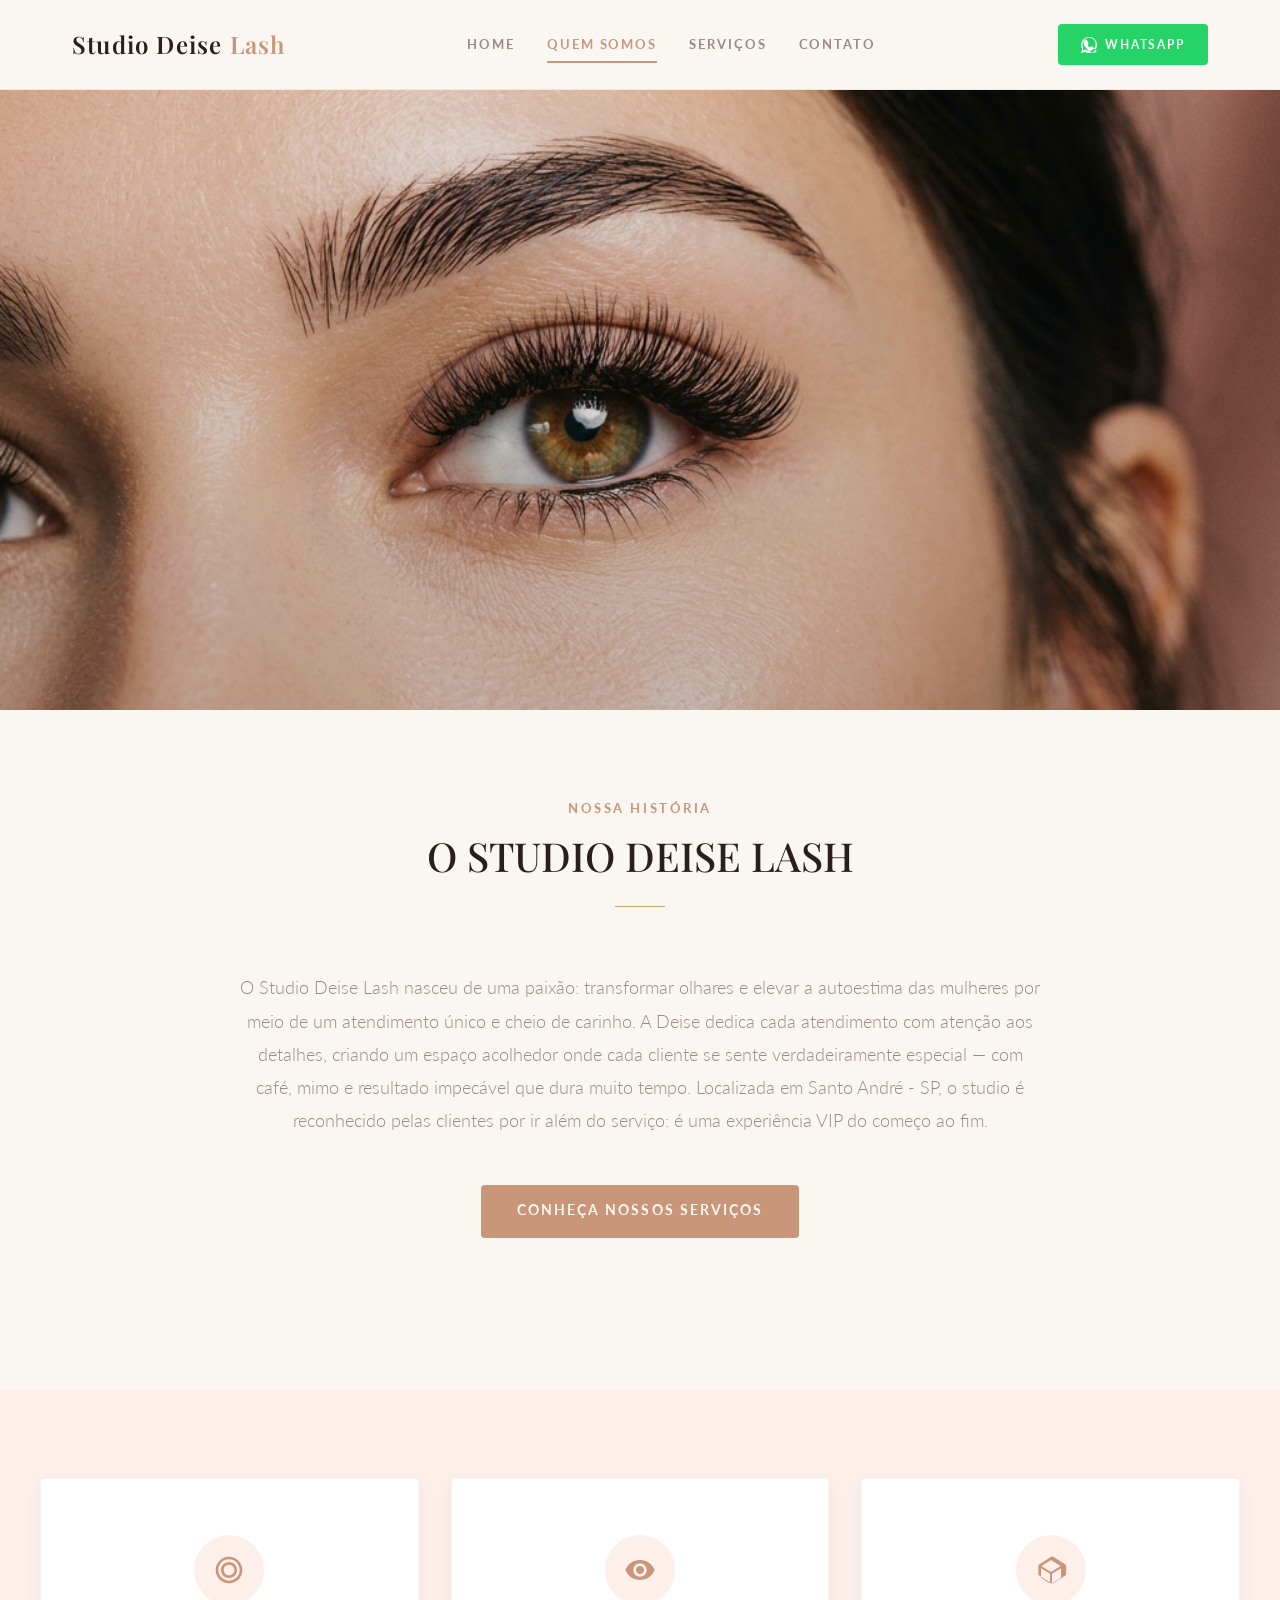
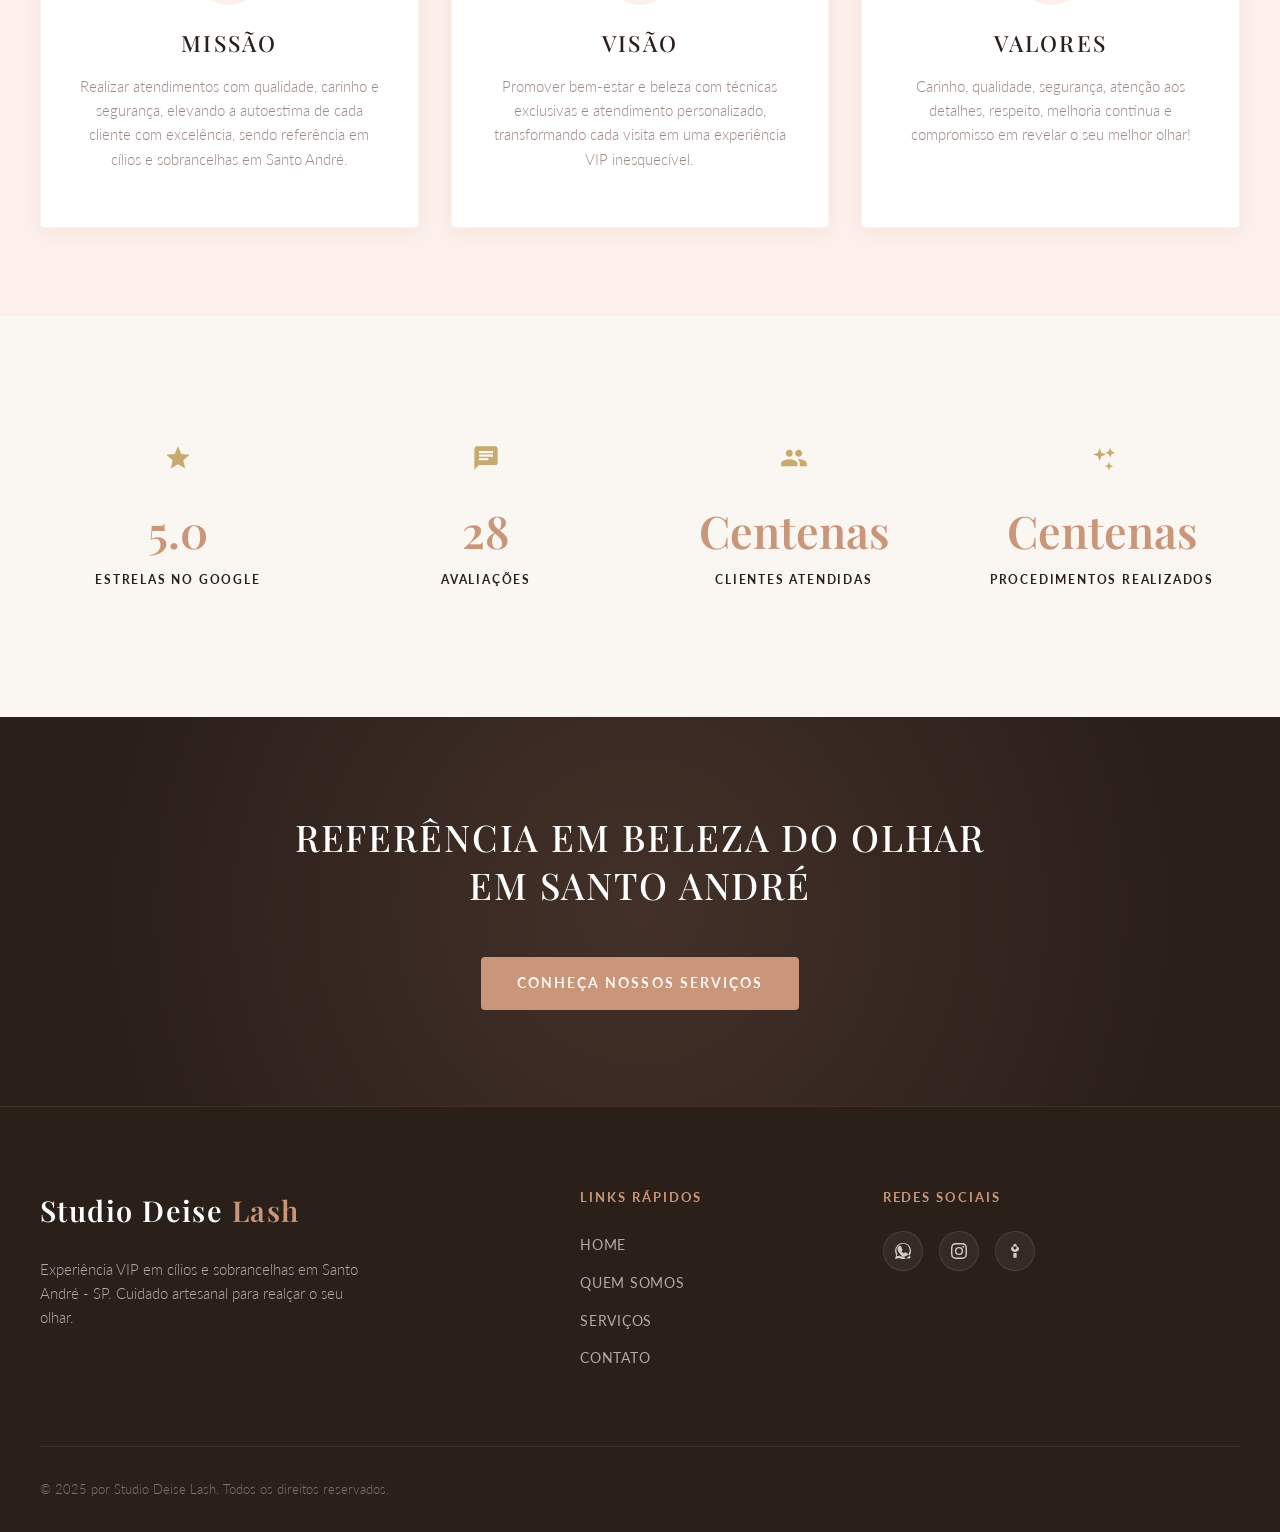
==== quemsomos.html @ 9b54b749 "feat: commit inicial" ====
<!DOCTYPE html>
<html lang="pt-BR">
<head>
  <meta charset="UTF-8">
  <meta name="viewport" content="width=device-width, initial-scale=1.0">
  <meta name="description" content="Saiba mais sobre a história do Studio Deise Lash, nossa missão, visão, valores e por que somos referência em extensão de cílios em Santo André.">
  <title>Quem Somos | Studio Deise Lash</title>
  <link rel="stylesheet" href="style.css">
</head>
<body>

  <!-- FIXED NAVBAR -->
  <header>
    <div class="nav-container">
      <a href="index.html" class="logo" id="nav-logo">
        Studio Deise <span class="logo-accent">Lash</span>
      </a>
      
      <button class="hamburger" aria-label="Abrir menu de navegação" id="menu-toggle">
        <span></span>
        <span></span>
        <span></span>
      </button>

      <nav class="nav-menu" id="navigation-menu">
        <a href="index.html">Home</a>
        <a href="quemsomos.html" class="active">Quem Somos</a>
        <a href="servicos.html">Serviços</a>
        <a href="contato.html">Contato</a>
      </nav>

      <div class="nav-right">
        <a href="https://wa.me/5511985849097" target="_blank" rel="noopener noreferrer" class="btn btn-whatsapp" id="btn-whatsapp-header">
          <svg viewBox="0 0 24 24">
            <path d="M.057 24l1.687-6.163c-1.041-1.804-1.588-3.849-1.587-5.946C.06 5.348 5.397.01 12.008.01c3.202.001 6.212 1.246 8.477 3.514 2.266 2.268 3.507 5.28 3.505 8.484-.004 6.657-5.34 11.997-11.953 11.997-2.005-.001-3.973-.502-5.724-1.455L0 24zm6.59-4.846c1.6.95 3.488 1.449 5.412 1.451 5.428 0 9.85-4.417 9.854-9.848.002-2.63-1.023-5.101-2.884-6.963C17.167 1.98 14.698.96 12.007.96c-5.434 0-9.856 4.417-9.86 9.85-.001 1.942.5 3.826 1.454 5.441L2.64 19.986l6.007-1.576zM17.91 14.88c-.32-.16-1.89-.93-2.185-1.04-.3-.11-.515-.16-.73.16-.215.32-.83 1.04-1.02 1.25-.185.215-.37.24-.69.08-1.356-.679-2.42-1.22-3.23-2.616-.215-.37-.02-.57.175-.765.175-.175.39-.455.585-.685.195-.23.26-.39.39-.65.13-.26.065-.485-.035-.685-.1-.2-1.39-3.34-1.9-4.57-.496-1.196-1.002-1.185-1.39-1.205-.295-.015-.63-.02-.97-.02-.34 0-.895.13-1.36.65-.465.52-1.77 1.73-1.77 4.22 0 2.49 1.815 4.89 2.065 5.23.25.34 3.575 5.46 8.655 7.65 1.21.52 2.15.83 2.88 1.06 1.21.38 2.31.33 3.18.2 1 .15 2.185-.61 2.485-1.18.3-.57.3-1.07.21-1.18-.09-.11-.33-.27-.65-.43z"/>
          </svg>
          WhatsApp
        </a>
      </div>
    </div>
  </header>

  <!-- HERO BANNER -->
  <div class="hero-section" id="hero-banner"></div>

  <!-- SEÇÃO HISTÓRIA -->
  <section id="historia">
    <div class="section-container">
      <div class="section-title-wrap reveal">
        <span class="section-subtitle">Nossa História</span>
        <h2 class="section-title">O STUDIO DEISE LASH</h2>
      </div>
      
      <div class="page-intro reveal">
        <p>
          O Studio Deise Lash nasceu de uma paixão: transformar olhares e elevar a autoestima das mulheres por meio de um atendimento único e cheio de carinho. A Deise dedica cada atendimento com atenção aos detalhes, criando um espaço acolhedor onde cada cliente se sente verdadeiramente especial — com café, mimo e resultado impecável que dura muito tempo. Localizada em Santo André - SP, o studio é reconhecido pelas clientes por ir além do serviço: é uma experiência VIP do começo ao fim.
        </p>
        <div style="margin-top: 3rem;">
          <a href="servicos.html" class="btn btn-primary" id="btn-conheca-servicos">Conheça Nossos Serviços</a>
        </div>
      </div>
    </div>
  </section>

  <!-- SEÇÃO MISSÃO / VISÃO / VALORES -->
  <section class="section-alt" id="mvv">
    <div class="section-container">
      <div class="mvv-grid">
        <!-- Missão -->
        <div class="mvv-card reveal delay-1">
          <div class="mvv-icon-wrap">
            <svg viewBox="0 0 24 24">
              <path d="M12 2C6.48 2 2 6.48 2 12s4.48 10 10 10 10-4.48 10-10S17.52 2 12 2zm0 18c-4.42 0-8-3.58-8-8s3.58-8 8-8 8 3.58 8 8-3.58 8-8 8zm0-14c-3.31 0-6 2.69-6 6s2.69 6 6 6 6-2.69 6-6-2.69-6-6-6zm0 10c-2.21 0-4-1.79-4-4s1.79-4 4-4 4 1.79 4 4-1.79 4-4 4z"/>
            </svg>
          </div>
          <h3>Missão</h3>
          <p>
            Realizar atendimentos com qualidade, carinho e segurança, elevando a autoestima de cada cliente com excelência, sendo referência em cílios e sobrancelhas em Santo André.
          </p>
        </div>

        <!-- Visão -->
        <div class="mvv-card reveal delay-2">
          <div class="mvv-icon-wrap">
            <svg viewBox="0 0 24 24">
              <path d="M12 4.5C7 4.5 2.73 7.61 1 12c1.73 4.39 6 7.5 11 7.5s9.27-3.11 11-7.5c-1.73-4.39-6-7.5-11-7.5zM12 17c-2.76 0-5-2.24-5-5s2.24-5 5-5 5 2.24 5 5-2.24 5-5 5zm0-8c-1.66 0-3 1.34-3 3s1.34 3 3 3 3-1.34 3-3-1.34-3-3-3z"/>
            </svg>
          </div>
          <h3>Visão</h3>
          <p>
            Promover bem-estar e beleza com técnicas exclusivas e atendimento personalizado, transformando cada visita em uma experiência VIP inesquecível.
          </p>
        </div>

        <!-- Valores -->
        <div class="mvv-card reveal delay-3">
          <div class="mvv-icon-wrap">
            <svg viewBox="0 0 24 24">
              <path d="M12.14 2.14L3.1 7.84c-.38.24-.6.66-.6 1.11v6.1c0 .45.22.87.6 1.11l9.04 5.7c.24.15.52.22.8.22.28 0 .56-.07.8-.22l9.04-5.7c.38-.24.6-.66.6-1.11v-6.1c0-.45-.22-.87-.6-1.11l-9.04-5.7c-.48-.3-1.12-.3-1.6 0zM12 4.44l7.15 4.51L12 13.46 4.85 8.95 12 4.44zM4.5 10.6l6.75 4.25v7.26l-6.75-4.25V10.6zm8.25 11.51v-7.26l6.75-4.25v7.26l-6.75 4.25z"/>
            </svg>
          </div>
          <h3>Valores</h3>
          <p>
            Carinho, qualidade, segurança, atenção aos detalhes, respeito, melhoria contínua e compromisso em revelar o seu melhor olhar!
          </p>
        </div>
      </div>
    </div>
  </section>

  <!-- SEÇÃO NÚMEROS (ESTATÍSTICAS) -->
  <section id="numeros">
    <div class="section-container">
      <div class="stats-grid reveal">
        <!-- Stat 1 -->
        <div class="stat-card">
          <svg viewBox="0 0 24 24">
            <path d="M12 17.27L18.18 21l-1.64-7.03L22 9.24l-7.19-.61L12 2 9.19 8.63 2 9.24l5.46 4.73L5.82 21z"/>
          </svg>
          <div class="stat-number">5.0</div>
          <div class="stat-label">Estrelas no Google</div>
        </div>

        <!-- Stat 2 -->
        <div class="stat-card">
          <svg viewBox="0 0 24 24">
            <path d="M20 2H4c-1.1 0-1.99.9-1.99 2L2 22l4-4h14c1.1 0 2-.9 2-2V4c0-1.1-.9-2-2-2zM6 9h12v2H6V9zm8 5H6v-2h8v2zm4-6H6V6h12v2z"/>
          </svg>
          <div class="stat-number">28</div>
          <div class="stat-label">Avaliações</div>
        </div>

        <!-- Stat 3 -->
        <div class="stat-card">
          <svg viewBox="0 0 24 24">
            <path d="M16 11c1.66 0 2.99-1.34 2.99-3S17.66 5 16 5s-3 1.34-3 3 1.34 3 3 3zm-8 0c1.66 0 2.99-1.34 2.99-3S9.66 5 8 5 5 6.34 5 8s1.34 3 3 3zm0 2c-2.33 0-7 1.17-7 3.5V19h14v-2.5c0-2.33-4.67-3.5-7-3.5zm8 0c-.29 0-.62.02-.97.05 1.16.84 1.97 1.97 1.97 3.45V19h6v-2.5c0-2.33-4.67-3.5-7-3.5z"/>
          </svg>
          <div class="stat-number">Centenas</div>
          <div class="stat-label">Clientes Atendidas</div>
        </div>

        <!-- Stat 4 -->
        <div class="stat-card">
          <svg viewBox="0 0 24 24">
            <path d="M19 11.5l-1.2-2.8L15 7.5l2.8-1.2L19 3.5l1.2 2.8 2.8 1.2-2.8 1.2zm-7.5-4L10 3.5 8.5 7.5 4.5 9l4 1.5 1.5 4L11.5 10.5l4-1.5zm6.5 8l-1 2.5-2.5 1 2.5 1 1 2.5 1-2.5 2.5-1-2.5-1z"/>
          </svg>
          <div class="stat-number">Centenas</div>
          <div class="stat-label">Procedimentos Realizados</div>
        </div>
      </div>
    </div>
  </section>

  <!-- SEÇÃO FINAL (CTA) -->
  <section class="cta-banner" id="secao-final-cta">
    <div class="cta-banner-content reveal">
      <h2>REFERÊNCIA EM BELEZA DO OLHAR EM SANTO ANDRÉ</h2>
      <a href="servicos.html" class="btn btn-primary" id="btn-cta-quemsomos">Conheça Nossos Serviços</a>
    </div>
  </section>

  <!-- FOOTER -->
  <footer>
    <div class="footer-container">
      <div class="footer-about">
        <div class="footer-logo">
          Studio Deise <span class="logo-accent">Lash</span>
        </div>
        <p>
          Experiência VIP em cílios e sobrancelhas em Santo André - SP. Cuidado artesanal para realçar o seu olhar.
        </p>
      </div>

      <div>
        <span class="footer-title">Links Rápidos</span>
        <ul class="footer-links">
          <li><a href="index.html">Home</a></li>
          <li><a href="quemsomos.html">Quem Somos</a></li>
          <li><a href="servicos.html">Serviços</a></li>
          <li><a href="contato.html">Contato</a></li>
        </ul>
      </div>

      <div>
        <span class="footer-social-title">Redes Sociais</span>
        <div class="footer-social-icons">
          <a href="https://wa.me/5511985849097" target="_blank" rel="noopener noreferrer" class="footer-social-btn" aria-label="WhatsApp">
            <svg viewBox="0 0 24 24">
              <path d="M.057 24l1.687-6.163c-1.041-1.804-1.588-3.849-1.587-5.946C.06 5.348 5.397.01 12.008.01c3.202.001 6.212 1.246 8.477 3.514 2.266 2.268 3.507 5.28 3.505 8.484-.004 6.657-5.34 11.997-11.953 11.997-2.005-.001-3.973-.502-5.724-1.455L0 24zm6.59-4.846c1.6.95 3.488 1.449 5.412 1.451 5.428 0 9.85-4.417 9.854-9.848.002-2.63-1.023-5.101-2.884-6.963C17.167 1.98 14.698.96 12.007.96c-5.434 0-9.856 4.417-9.86 9.85-.001 1.942.5 3.826 1.454 5.441L2.64 19.986l6.007-1.576zM17.91 14.88c-.32-.16-1.89-.93-2.185-1.04-.3-.11-.515-.16-.73.16-.215.32-.83 1.04-1.02 1.25-.185.215-.37.24-.69.08-1.356-.679-2.42-1.22-3.23-2.616-.215-.37-.02-.57.175-.765.175-.175.39-.455.585-.685.195-.23.26-.39.39-.65.13-.26.065-.485-.035-.685-.1-.2-1.39-3.34-1.9-4.57-.496-1.196-1.002-1.185-1.39-1.205-.295-.015-.63-.02-.97-.02-.34 0-.895.13-1.36.65-.465.52-1.77 1.73-1.77 4.22 0 2.49 1.815 4.89 2.065 5.23.25.34 3.575 5.46 8.655 7.65 1.21.52 2.15.83 2.88 1.06 1.21.38 2.31.33 3.18.2 1 .15 2.185-.61 2.485-1.18.3-.57.3-1.07.21-1.18-.09-.11-.33-.27-.65-.43z"/>
            </svg>
          </a>
          <a href="https://instagram.com" target="_blank" rel="noopener noreferrer" class="footer-social-btn" aria-label="Instagram">
            <svg viewBox="0 0 24 24">
              <path d="M12 2.163c3.204 0 3.584.012 4.85.07 3.252.148 4.771 1.691 4.919 4.919.058 1.265.069 1.645.069 4.849 0 3.205-.012 3.584-.069 4.849-.149 3.225-1.664 4.771-4.919 4.919-1.266.058-1.644.07-4.85.07-3.204 0-3.584-.012-4.849-.07-3.26-.149-4.771-1.699-4.919-4.92-.058-1.265-.07-1.644-.07-4.849 0-3.204.013-3.583.07-4.849.149-3.227 1.664-4.771 4.919-4.919 1.266-.057 1.645-.069 4.849-.069zM12 0C8.741 0 8.333.014 7.053.072 2.695.272.273 2.69.073 7.051.014 8.333 0 8.741 0 12c0 3.259.014 3.668.072 4.948.2 4.358 2.618 6.78 6.98 6.98 1.281.058 1.689.072 4.948.072 3.259 0 3.668-.014 4.948-.072 4.354-.2 6.782-2.618 6.979-6.98.059-1.28.073-1.689.073-4.948 0-3.259-.014-3.667-.072-4.947-.196-4.354-2.617-6.78-6.979-6.98C15.668.014 15.259 0 12 0zm0 5.838a6.162 6.162 0 100 12.324 6.162 6.162 0 000-12.324zM12 16a4 4 0 110-8 4 4 0 010 8zm6.406-11.845a1.44 1.44 0 100 2.881 1.44 1.44 0 000-2.881z"/>
            </svg>
          </a>
          <a href="https://linktr.ee" target="_blank" rel="noopener noreferrer" class="footer-social-btn" aria-label="Linktree">
            <svg viewBox="0 0 24 24">
              <path d="M13.75 22h-3.5a.75.75 0 01-.75-.75V15h5v6.25a.75.75 0 01-.75.75zm-1.75-8.5C9.5 13.5 6 11.5 6 8.5c0-1.8 1.2-3.2 3.5-3.8V3.5a2.5 2.5 0 015 0v1.2c2.3.6 3.5 2 3.5 3.8 0 3-3.5 5-6 5zm0-8.5c-1.38 0-2.5 1.12-2.5 2.5 0 .8 1.1 1.8 2.5 2.5 1.4-.7 2.5-1.7 2.5-2.5 0-1.38-1.12-2.5-2.5-2.5z"/>
            </svg>
          </a>
        </div>
      </div>
    </div>

    <div class="footer-bottom">
      <div class="footer-copyright">
        &copy; 2025 por Studio Deise Lash. Todos os direitos reservados.
      </div>
    </div>
  </footer>

  <script src="main.js"></script>
</body>
</html>
---- style.css ----
/* 
   Studio Deise Lash - Main Stylesheet
   Premium, elegant and feminine design with warm rose nude palette.
*/

/* Google Fonts Import */
@import url('https://fonts.googleapis.com/css2?family=Lato:ital,wght@0,300;0,400;0,700;1,300;1,400&family=Playfair+Display:ital,wght@0,400;0,500;0,600;0,700;1,400&display=swap');

/* Design Tokens (Variables) */
:root {
  --bg-main: #FAF6F1;          /* Off-white quente */
  --bg-alt: #FDF0EA;           /* Rosé clarinho */
  --bg-white: #FFFFFF;
  --bg-dark: #2B1F1A;          /* Marrom escuro para seções escuras */
  --color-primary: #C9967A;    /* Rosé nude */
  --color-accent: #C8A96E;     /* Dourado suave */
  --color-text-main: #2B1F1A;  /* Marrom escuro */
  --color-text-sub: #9E8A85;   /* Cinza rosado */
  --color-border: #E8DFD8;
  
  --font-heading: 'Playfair Display', serif;
  --font-body: 'Lato', sans-serif;
  
  --transition-smooth: all 0.4s cubic-bezier(0.25, 1, 0.5, 1);
  --transition-fast: all 0.2s ease;
  --shadow-subtle: 0 4px 20px rgba(43, 31, 26, 0.05);
  --shadow-medium: 0 10px 30px rgba(43, 31, 26, 0.08);
  --max-width: 1200px;
}

/* CSS Reset & General */
* {
  box-sizing: border-box;
  margin: 0;
  padding: 0;
}

html {
  scroll-behavior: smooth;
  font-size: 16px;
  -webkit-font-smoothing: antialiased;
}

body {
  background-color: var(--bg-main);
  color: var(--color-text-main);
  font-family: var(--font-body);
  line-height: 1.6;
  overflow-x: hidden;
  padding-top: 90px; /* Offset for fixed navbar */
}

/* Typography */
h1, h2, h3, h4, h5, h6 {
  font-family: var(--font-heading);
  font-weight: 500;
  line-height: 1.3;
  margin-bottom: 1rem;
}

p {
  font-weight: 300;
  color: var(--color-text-sub);
  margin-bottom: 1.5rem;
}

strong {
  font-weight: 700;
  color: var(--color-text-main);
}

a {
  color: inherit;
  text-decoration: none;
  transition: var(--transition-fast);
}

/* Buttons & Links */
.btn {
  display: inline-flex;
  align-items: center;
  justify-content: center;
  padding: 0.9rem 2.2rem;
  font-family: var(--font-body);
  font-size: 0.85rem;
  font-weight: 700;
  text-transform: uppercase;
  letter-spacing: 0.15em;
  border-radius: 4px;
  cursor: pointer;
  transition: var(--transition-smooth);
  position: relative;
  overflow: hidden;
  border: 1px solid transparent;
}

.btn-primary {
  background-color: var(--color-primary);
  color: var(--bg-main);
}

.btn-primary:hover {
  background-color: var(--color-text-main);
  color: var(--bg-main);
  transform: translateY(-2px);
}

.btn-outline {
  border: 1px solid var(--color-primary);
  color: var(--color-primary);
  background-color: transparent;
}

.btn-outline:hover {
  background-color: var(--color-primary);
  color: var(--bg-main);
  transform: translateY(-2px);
}

.btn-whatsapp {
  background-color: #25D366;
  color: #FFFFFF;
}

.btn-whatsapp:hover {
  background-color: #20ba59;
  transform: translateY(-2px);
  box-shadow: 0 6px 15px rgba(37, 211, 102, 0.3);
}

.btn-accent {
  background-color: var(--color-accent);
  color: var(--bg-main);
}

.btn-accent:hover {
  background-color: var(--color-text-main);
  color: var(--bg-main);
  transform: translateY(-2px);
}

.btn-whatsapp svg, .btn svg {
  margin-right: 8px;
  fill: currentColor;
  width: 16px;
  height: 16px;
  display: inline-block;
}

/* Fixed Header & Navbar */
header {
  position: fixed;
  top: 0;
  left: 0;
  width: 100%;
  height: 90px;
  background-color: rgba(250, 246, 241, 0.95);
  backdrop-filter: blur(10px);
  -webkit-backdrop-filter: blur(10px);
  border-bottom: 1px solid rgba(201, 150, 122, 0.15);
  z-index: 1000;
  transition: var(--transition-smooth);
}

header.scrolled {
  height: 70px;
  box-shadow: var(--shadow-subtle);
  background-color: rgba(255, 255, 255, 0.98);
}

.nav-container {
  max-width: var(--max-width);
  height: 100%;
  margin: 0 auto;
  padding: 0 2rem;
  display: flex;
  align-items: center;
  justify-content: space-between;
}

.logo {
  font-family: var(--font-heading);
  font-size: 1.5rem;
  font-weight: 600;
  letter-spacing: 0.05em;
  color: var(--color-text-main);
}

.logo-accent {
  color: var(--color-primary);
}

.nav-menu {
  display: flex;
  align-items: center;
  gap: 2rem;
}

.nav-menu a {
  font-family: var(--font-body);
  font-size: 0.8rem;
  font-weight: 700;
  letter-spacing: 0.15em;
  text-transform: uppercase;
  color: var(--color-text-sub);
  position: relative;
  padding: 0.5rem 0;
}

.nav-menu a:hover, .nav-menu a.active {
  color: var(--color-primary);
}

.nav-menu a::after {
  content: '';
  position: absolute;
  bottom: 0;
  left: 0;
  width: 0;
  height: 2px;
  background-color: var(--color-primary);
  transition: var(--transition-smooth);
}

.nav-menu a:hover::after, .nav-menu a.active::after {
  width: 100%;
}

.nav-right {
  display: flex;
  align-items: center;
}

.nav-right .btn-whatsapp {
  padding: 0.6rem 1.4rem;
  font-size: 0.75rem;
}

/* Mobile Menu Hamburger */
.hamburger {
  display: none;
  cursor: pointer;
  background: none;
  border: none;
  z-index: 1010;
}

.hamburger span {
  display: block;
  width: 25px;
  height: 2px;
  background-color: var(--color-text-main);
  margin: 5px 0;
  transition: var(--transition-smooth);
}

/* Image Placeholders (Gradients) */
.img-placeholder {
  background: linear-gradient(135deg, #FDF0EA 0%, #E8DFD8 50%, #C9967A 100%);
  position: relative;
  overflow: hidden;
  border-radius: 4px;
  display: flex;
  align-items: center;
  justify-content: center;
  box-shadow: var(--shadow-subtle);
  min-height: 250px;
}

.img-placeholder::before {
  content: '';
  position: absolute;
  top: 10px;
  left: 10px;
  right: 10px;
  bottom: 10px;
  border: 1px solid rgba(255, 255, 255, 0.4);
  pointer-events: none;
  border-radius: 2px;
}

.img-placeholder span {
  font-family: var(--font-body);
  font-size: 0.8rem;
  letter-spacing: 0.1em;
  text-transform: uppercase;
  color: rgba(43, 31, 26, 0.5);
  background-color: rgba(255, 255, 255, 0.6);
  padding: 0.5rem 1rem;
  border-radius: 2px;
  backdrop-filter: blur(4px);
}

/* Hero Section */
.hero-section {
  width: 100%;
  height: 620px;
  background-image: linear-gradient(to bottom, rgba(43, 31, 26, 0.1), rgba(43, 31, 26, 0.25)), url('images/hero_banner.png');
  background-size: cover;
  background-position: center;
  position: relative;
  overflow: hidden;
}

/* Section Common Styles */
section {
  padding: 5.5rem 2rem;
  position: relative;
}

.section-alt {
  background-color: var(--bg-alt);
}

.section-container {
  max-width: var(--max-width);
  margin: 0 auto;
}

.section-title-wrap {
  text-align: center;
  margin-bottom: 4rem;
}

.section-subtitle {
  font-family: var(--font-body);
  font-size: 0.8rem;
  font-weight: 700;
  letter-spacing: 0.2em;
  text-transform: uppercase;
  color: var(--color-primary);
  margin-bottom: 0.75rem;
  display: block;
}

.section-title {
  font-size: 2.5rem;
  color: var(--color-text-main);
  max-width: 700px;
  margin: 0 auto 1.5rem;
}

.section-title::after {
  content: '';
  display: block;
  width: 50px;
  height: 1px;
  background-color: var(--color-accent);
  margin: 1.5rem auto 0;
}

/* Two-Column Destaques */
.destaque-row {
  display: grid;
  grid-template-columns: 1fr 1fr;
  gap: 4rem;
  align-items: center;
}

.destaque-content {
  padding-right: 2rem;
}

.destaque-row.reverse .destaque-content {
  padding-right: 0;
  padding-left: 2rem;
}

.destaque-row.reverse {
  direction: rtl;
}

.destaque-row.reverse > * {
  direction: ltr; /* Reset text direction inside */
}

.destaque-title {
  font-size: 2.2rem;
  margin-bottom: 1.5rem;
  color: var(--color-text-main);
}

.destaque-text {
  font-size: 1.05rem;
  margin-bottom: 2rem;
}

.destaque-img {
  height: 480px;
  width: 100%;
  object-fit: cover;
  border-radius: 4px;
  box-shadow: var(--shadow-subtle);
  border: 1px solid rgba(201, 150, 122, 0.1);
}

/* Testimonials Section */
.testimonials-grid {
  display: grid;
  grid-template-columns: repeat(3, 1fr);
  gap: 2rem;
  margin-top: 2rem;
}

.testimonial-card {
  background-color: var(--bg-white);
  padding: 3rem 2rem;
  border-radius: 4px;
  box-shadow: var(--shadow-subtle);
  border: 1px solid rgba(201, 150, 122, 0.1);
  display: flex;
  flex-direction: column;
  justify-content: space-between;
  transition: var(--transition-smooth);
}

.testimonial-card:hover {
  transform: translateY(-5px);
  box-shadow: var(--shadow-medium);
}

.stars {
  display: flex;
  gap: 4px;
  margin-bottom: 1.5rem;
  color: var(--color-accent);
}

.stars svg {
  width: 18px;
  height: 18px;
  fill: currentColor;
}

.testimonial-quote {
  font-style: italic;
  font-size: 1rem;
  line-height: 1.7;
  color: var(--color-text-sub);
  margin-bottom: 1.5rem;
  flex-grow: 1;
}

.testimonial-author {
  font-family: var(--font-body);
  font-weight: 700;
  font-size: 0.9rem;
  letter-spacing: 0.05em;
  text-transform: uppercase;
  color: var(--color-text-main);
  border-top: 1px solid var(--color-border);
  padding-top: 1rem;
}

.testimonial-note {
  text-align: center;
  font-size: 0.8rem;
  color: var(--color-text-sub);
  margin-top: 3rem;
  font-style: italic;
}

/* Page Intro Block (Centered layout) */
.page-intro {
  max-width: 800px;
  margin: 0 auto 4rem auto;
  text-align: center;
}

.page-intro p {
  font-size: 1.15rem;
  line-height: 1.8;
  color: var(--color-text-sub);
}

/* Mission, Vision, Values */
.mvv-grid {
  display: grid;
  grid-template-columns: repeat(3, 1fr);
  gap: 2rem;
}

.mvv-card {
  background-color: var(--bg-white);
  padding: 3.5rem 2rem;
  border-radius: 4px;
  box-shadow: var(--shadow-subtle);
  text-align: center;
  border: 1px solid rgba(201, 150, 122, 0.1);
  transition: var(--transition-smooth);
}

.mvv-card:hover {
  transform: translateY(-5px);
  box-shadow: var(--shadow-medium);
}

.mvv-icon-wrap {
  width: 70px;
  height: 70px;
  background-color: var(--bg-alt);
  border-radius: 50%;
  display: flex;
  align-items: center;
  justify-content: center;
  margin: 0 auto 1.5rem auto;
  color: var(--color-primary);
}

.mvv-icon-wrap svg {
  width: 32px;
  height: 32px;
  fill: currentColor;
}

.mvv-card h3 {
  font-size: 1.4rem;
  text-transform: uppercase;
  letter-spacing: 0.1em;
  color: var(--color-text-main);
  margin-bottom: 1rem;
}

.mvv-card p {
  font-size: 0.95rem;
  margin-bottom: 0;
}

/* Numbers / Stats Section */
.stats-grid {
  display: grid;
  grid-template-columns: repeat(4, 1fr);
  gap: 2rem;
  text-align: center;
}

.stat-card {
  padding: 2.5rem 1rem;
}

.stat-card svg {
  width: 28px;
  height: 28px;
  fill: var(--color-accent);
  margin-bottom: 1rem;
}

.stat-number {
  font-family: var(--font-heading);
  font-size: 2.8rem;
  font-weight: 600;
  color: var(--color-primary);
  margin-bottom: 0.25rem;
}

.stat-label {
  font-family: var(--font-body);
  font-size: 0.75rem;
  font-weight: 700;
  letter-spacing: 0.15em;
  text-transform: uppercase;
  color: var(--color-text-main);
}

/* CTA Banner (Dark layout) */
.cta-banner {
  background-color: var(--bg-dark);
  color: var(--bg-main);
  text-align: center;
  padding: 6rem 2rem;
  position: relative;
  overflow: hidden;
}

.cta-banner::before {
  content: '';
  position: absolute;
  top: 0; left: 0; right: 0; bottom: 0;
  background: radial-gradient(circle at center, rgba(201, 150, 122, 0.15) 0%, transparent 80%);
  pointer-events: none;
}

.cta-banner-content {
  max-width: 700px;
  margin: 0 auto;
  position: relative;
  z-index: 2;
}

.cta-banner h2 {
  font-size: 2.3rem;
  color: #FFFFFF;
  margin-bottom: 2rem;
  letter-spacing: 0.05em;
}

.cta-banner .btn {
  margin-top: 1rem;
}

/* Services Grids */
.services-category-title {
  text-align: center;
  font-size: 1.8rem;
  letter-spacing: 0.1em;
  text-transform: uppercase;
  color: var(--color-text-main);
  margin-bottom: 3rem;
  position: relative;
}

.services-category-title::after {
  content: '';
  display: block;
  width: 40px;
  height: 1px;
  background-color: var(--color-primary);
  margin: 1rem auto 0;
}

.services-grid {
  display: grid;
  grid-template-columns: repeat(4, 1fr);
  gap: 2rem;
  margin-bottom: 6rem;
}

.service-card {
  background-color: var(--bg-white);
  padding: 2.5rem 1.5rem;
  border-radius: 4px;
  box-shadow: var(--shadow-subtle);
  border: 1px solid rgba(201, 150, 122, 0.08);
  text-align: center;
  display: flex;
  flex-direction: column;
  align-items: center;
  transition: var(--transition-smooth);
}

.service-card:hover {
  transform: translateY(-5px);
  box-shadow: var(--shadow-medium);
}

.service-icon {
  width: 60px;
  height: 60px;
  background-color: var(--bg-alt);
  border-radius: 50%;
  display: flex;
  align-items: center;
  justify-content: center;
  color: var(--color-primary);
  margin-bottom: 1.5rem;
}

.service-icon svg {
  width: 26px;
  height: 26px;
  fill: currentColor;
}

.service-name {
  font-family: var(--font-heading);
  font-size: 1.25rem;
  color: var(--color-text-main);
  margin-bottom: 1rem;
  min-height: 2.6rem;
  display: flex;
  align-items: center;
  justify-content: center;
}

.service-price-wrap {
  border-top: 1px dashed var(--color-border);
  width: 100%;
  padding-top: 1rem;
}

.service-price-label {
  font-family: var(--font-body);
  font-size: 0.7rem;
  font-weight: 700;
  letter-spacing: 0.1em;
  text-transform: uppercase;
  color: var(--color-text-sub);
  display: block;
  margin-bottom: 0.25rem;
}

.service-price {
  font-family: var(--font-body);
  font-size: 1.05rem;
  font-weight: 700;
  color: var(--color-primary);
}

/* Service Maintenance Alert Block */
.maintenance-block {
  background-color: var(--bg-alt);
  border-left: 4px solid var(--color-primary);
  padding: 2.5rem;
  border-radius: 4px;
  margin: 4rem auto;
  max-width: 900px;
}

.maintenance-block h4 {
  font-size: 1.2rem;
  text-transform: uppercase;
  letter-spacing: 0.1em;
  color: var(--color-text-main);
  margin-bottom: 0.75rem;
  font-family: var(--font-body);
  font-weight: 700;
}

.maintenance-block p {
  font-size: 0.95rem;
  margin-bottom: 0;
  color: var(--color-text-sub);
}

/* Two-column layout for Cursos & Contato pages */
.split-layout {
  display: grid;
  grid-template-columns: 1fr 1fr;
  gap: 4rem;
  align-items: center;
}

.split-layout.align-top {
  align-items: start;
}

.split-content h2 {
  font-size: 2.2rem;
  margin-bottom: 1.5rem;
}

.split-content p {
  font-size: 1.05rem;
  margin-bottom: 2rem;
}

/* Form Container */
.form-container {
  background-color: var(--bg-white);
  padding: 3rem;
  border-radius: 4px;
  box-shadow: var(--shadow-subtle);
  border: 1px solid rgba(201, 150, 122, 0.1);
}

.form-title {
  font-size: 1.8rem;
  margin-bottom: 0.5rem;
  color: var(--color-text-main);
}

.form-subtitle {
  font-size: 0.9rem;
  color: var(--color-text-sub);
  margin-bottom: 2.5rem;
}

.form-grid {
  display: grid;
  grid-template-columns: 1fr 1fr;
  gap: 1.5rem;
}

.form-full-width {
  grid-column: span 2;
}

.form-group {
  display: flex;
  flex-direction: column;
}

.form-group label {
  font-family: var(--font-body);
  font-size: 0.75rem;
  font-weight: 700;
  letter-spacing: 0.1em;
  text-transform: uppercase;
  color: var(--color-text-main);
  margin-bottom: 0.5rem;
}

.form-control {
  font-family: var(--font-body);
  font-size: 0.95rem;
  padding: 0.85rem 1rem;
  background-color: var(--bg-main);
  border: 1px solid var(--color-border);
  border-radius: 2px;
  color: var(--color-text-main);
  outline: none;
  transition: var(--transition-fast);
}

.form-control:focus {
  border-color: var(--color-primary);
  background-color: var(--bg-white);
  box-shadow: 0 0 0 3px rgba(201, 150, 122, 0.15);
}

textarea.form-control {
  resize: vertical;
  min-height: 120px;
}

.form-container .btn {
  margin-top: 1rem;
  width: 100%;
}

/* Contact Info Column */
.contact-info-wrap {
  padding-left: 2rem;
}

.contact-info-block {
  margin-bottom: 2.5rem;
}

.contact-info-label {
  font-family: var(--font-body);
  font-size: 0.75rem;
  font-weight: 700;
  letter-spacing: 0.15em;
  text-transform: uppercase;
  color: var(--color-primary);
  margin-bottom: 0.75rem;
  display: block;
}

.contact-info-value {
  font-size: 1.1rem;
  font-weight: 400;
  color: var(--color-text-main);
}

.contact-info-value a:hover {
  color: var(--color-primary);
}

.contact-social-icons {
  display: flex;
  gap: 1rem;
  margin-top: 0.5rem;
}

.contact-social-btn {
  width: 44px;
  height: 44px;
  background-color: var(--bg-white);
  border: 1px solid var(--color-border);
  border-radius: 50%;
  display: flex;
  align-items: center;
  justify-content: center;
  color: var(--color-text-main);
  transition: var(--transition-smooth);
  box-shadow: var(--shadow-subtle);
}

.contact-social-btn:hover {
  background-color: var(--color-primary);
  color: var(--bg-main);
  border-color: var(--color-primary);
  transform: translateY(-3px);
}

.contact-social-btn svg {
  width: 18px;
  height: 18px;
  fill: currentColor;
}

.google-eval-btn {
  margin-top: 1rem;
}

/* Map Section */
.map-section {
  padding: 0;
  height: 450px;
  width: 100%;
  border-top: 1px solid var(--color-border);
}

.map-section iframe {
  width: 100%;
  height: 100%;
  border: 0;
}

/* Footer layout */
footer {
  background-color: var(--bg-dark);
  color: var(--bg-main);
  padding: 5rem 2rem 2rem 2rem;
  border-top: 1px solid rgba(201, 150, 122, 0.15);
}

.footer-container {
  max-width: var(--max-width);
  margin: 0 auto;
  display: grid;
  grid-template-columns: 2fr 1fr 1.5fr;
  gap: 4rem;
  margin-bottom: 4rem;
}

.footer-logo {
  font-family: var(--font-heading);
  font-size: 1.8rem;
  font-weight: 600;
  letter-spacing: 0.05em;
  color: #FFFFFF;
  margin-bottom: 1.5rem;
}

.footer-about p {
  color: rgba(250, 246, 241, 0.65);
  font-size: 0.95rem;
  max-width: 320px;
}

.footer-title {
  font-family: var(--font-body);
  font-size: 0.8rem;
  font-weight: 700;
  letter-spacing: 0.15em;
  text-transform: uppercase;
  color: var(--color-primary);
  margin-bottom: 1.5rem;
  display: block;
}

.footer-links {
  list-style: none;
}

.footer-links li {
  margin-bottom: 0.75rem;
}

.footer-links a {
  color: rgba(250, 246, 241, 0.65);
  font-size: 0.85rem;
  font-weight: 400;
  letter-spacing: 0.05em;
  text-transform: uppercase;
}

.footer-links a:hover {
  color: var(--color-primary);
  padding-left: 5px;
}

.footer-social-title {
  font-family: var(--font-body);
  font-size: 0.8rem;
  font-weight: 700;
  letter-spacing: 0.15em;
  text-transform: uppercase;
  color: var(--color-primary);
  margin-bottom: 1.5rem;
  display: block;
}

.footer-social-icons {
  display: flex;
  gap: 1rem;
}

.footer-social-btn {
  width: 40px;
  height: 40px;
  background-color: rgba(255, 255, 255, 0.05);
  border: 1px solid rgba(255, 255, 255, 0.1);
  border-radius: 50%;
  display: flex;
  align-items: center;
  justify-content: center;
  color: rgba(250, 246, 241, 0.8);
  transition: var(--transition-smooth);
}

.footer-social-btn:hover {
  background-color: var(--color-primary);
  color: var(--bg-main);
  border-color: var(--color-primary);
  transform: translateY(-3px);
}

.footer-social-btn svg {
  width: 16px;
  height: 16px;
  fill: currentColor;
}

.footer-bottom {
  max-width: var(--max-width);
  margin: 0 auto;
  padding-top: 2rem;
  border-top: 1px solid rgba(255, 255, 255, 0.08);
  display: flex;
  justify-content: space-between;
  align-items: center;
  color: rgba(250, 246, 241, 0.4);
  font-size: 0.8rem;
}

.footer-copyright {
  font-weight: 300;
}

/* Animations / Viewport Reveal */
.reveal {
  opacity: 0;
  transform: translateY(30px);
  transition: opacity 0.8s ease, transform 0.8s cubic-bezier(0.25, 1, 0.5, 1);
}

.reveal.active {
  opacity: 1;
  transform: translateY(0);
}

/* Delay modifiers for sequential animations */
.delay-1 { transition-delay: 0.15s; }
.delay-2 { transition-delay: 0.3s; }
.delay-3 { transition-delay: 0.45s; }

/* Responsive Media Queries */

/* Tablet Viewports */
@media (max-width: 1024px) {
  .destaque-row, .split-layout {
    gap: 2.5rem;
  }
  
  .services-grid {
    grid-template-columns: repeat(3, 1fr);
  }
  
  .footer-container {
    gap: 2.5rem;
  }
}

@media (max-width: 768px) {
  body {
    padding-top: 80px;
  }
  
  header {
    height: 80px;
  }
  
  header.scrolled {
    height: 70px;
  }
  
  .nav-menu {
    position: fixed;
    top: 80px;
    left: 100%;
    width: 100%;
    height: calc(100vh - 80px);
    background-color: var(--bg-main);
    flex-direction: column;
    justify-content: center;
    gap: 2.5rem;
    padding: 3rem;
    transition: var(--transition-smooth);
    z-index: 1005;
    box-shadow: -10px 10px 30px rgba(43, 31, 26, 0.05);
  }
  
  header.scrolled .nav-menu {
    top: 70px;
    height: calc(100vh - 70px);
  }
  
  .nav-menu.open {
    left: 0;
  }
  
  .hamburger {
    display: block;
  }
  
  /* Animate hamburger to close button */
  .hamburger.open span:nth-child(1) {
    transform: rotate(45deg) translate(5px, 5px);
  }
  
  .hamburger.open span:nth-child(2) {
    opacity: 0;
  }
  
  .hamburger.open span:nth-child(3) {
    transform: rotate(-45deg) translate(5px, -5px);
  }
  
  .nav-right {
    margin-right: 1.5rem;
  }
  
  .destaque-row {
    grid-template-columns: 1fr;
    gap: 3rem;
  }
  
  .destaque-content, .destaque-row.reverse .destaque-content {
    padding: 0;
  }
  
  .destaque-row.reverse {
    direction: ltr;
  }
  
  .destaque-img {
    height: 350px;
  }
  
  .testimonials-grid, .mvv-grid {
    grid-template-columns: 1fr;
    gap: 1.5rem;
  }
  
  .stats-grid {
    grid-template-columns: 1fr 1fr;
    gap: 1.5rem;
  }
  
  .services-grid {
    grid-template-columns: 1fr 1fr;
    gap: 1.5rem;
  }
  
  .split-layout {
    grid-template-columns: 1fr;
    gap: 3rem;
  }
  
  .form-container {
    padding: 2rem;
  }
  
  .contact-info-wrap {
    padding-left: 0;
  }
  
  .footer-container {
    grid-template-columns: 1fr;
    gap: 3rem;
  }
  
  .footer-about p {
    max-width: 100%;
  }
  
  .footer-bottom {
    flex-direction: column;
    gap: 1rem;
    text-align: center;
  }
}

/* Mobile Viewports */
@media (max-width: 480px) {
  body {
    padding-top: 70px;
  }
  
  header {
    height: 70px;
  }
  
  header.scrolled {
    height: 60px;
  }
  
  header.scrolled .nav-menu {
    top: 60px;
    height: calc(100vh - 60px);
  }
  
  .nav-container {
    padding: 0 1rem;
  }
  
  .logo {
    font-size: 1.25rem;
  }
  
  .nav-right {
    display: none; /* Hide WhatsApp button in header on very small screens to fit layout */
  }
  
  .nav-menu {
    top: 70px;
    height: calc(100vh - 70px);
  }
  
  section {
    padding: 4rem 1rem;
  }
  
  .section-title {
    font-size: 2rem;
  }
  
  .destaque-title, .split-content h2 {
    font-size: 1.75rem;
  }
  
  .hero-section {
    height: 480px;
  }
  
  .stats-grid {
    grid-template-columns: 1fr;
    gap: 1rem;
  }
  
  .services-grid {
    grid-template-columns: 1fr;
  }
  
  .form-grid {
    grid-template-columns: 1fr;
  }
  
  .form-full-width {
    grid-column: span 1;
  }
}
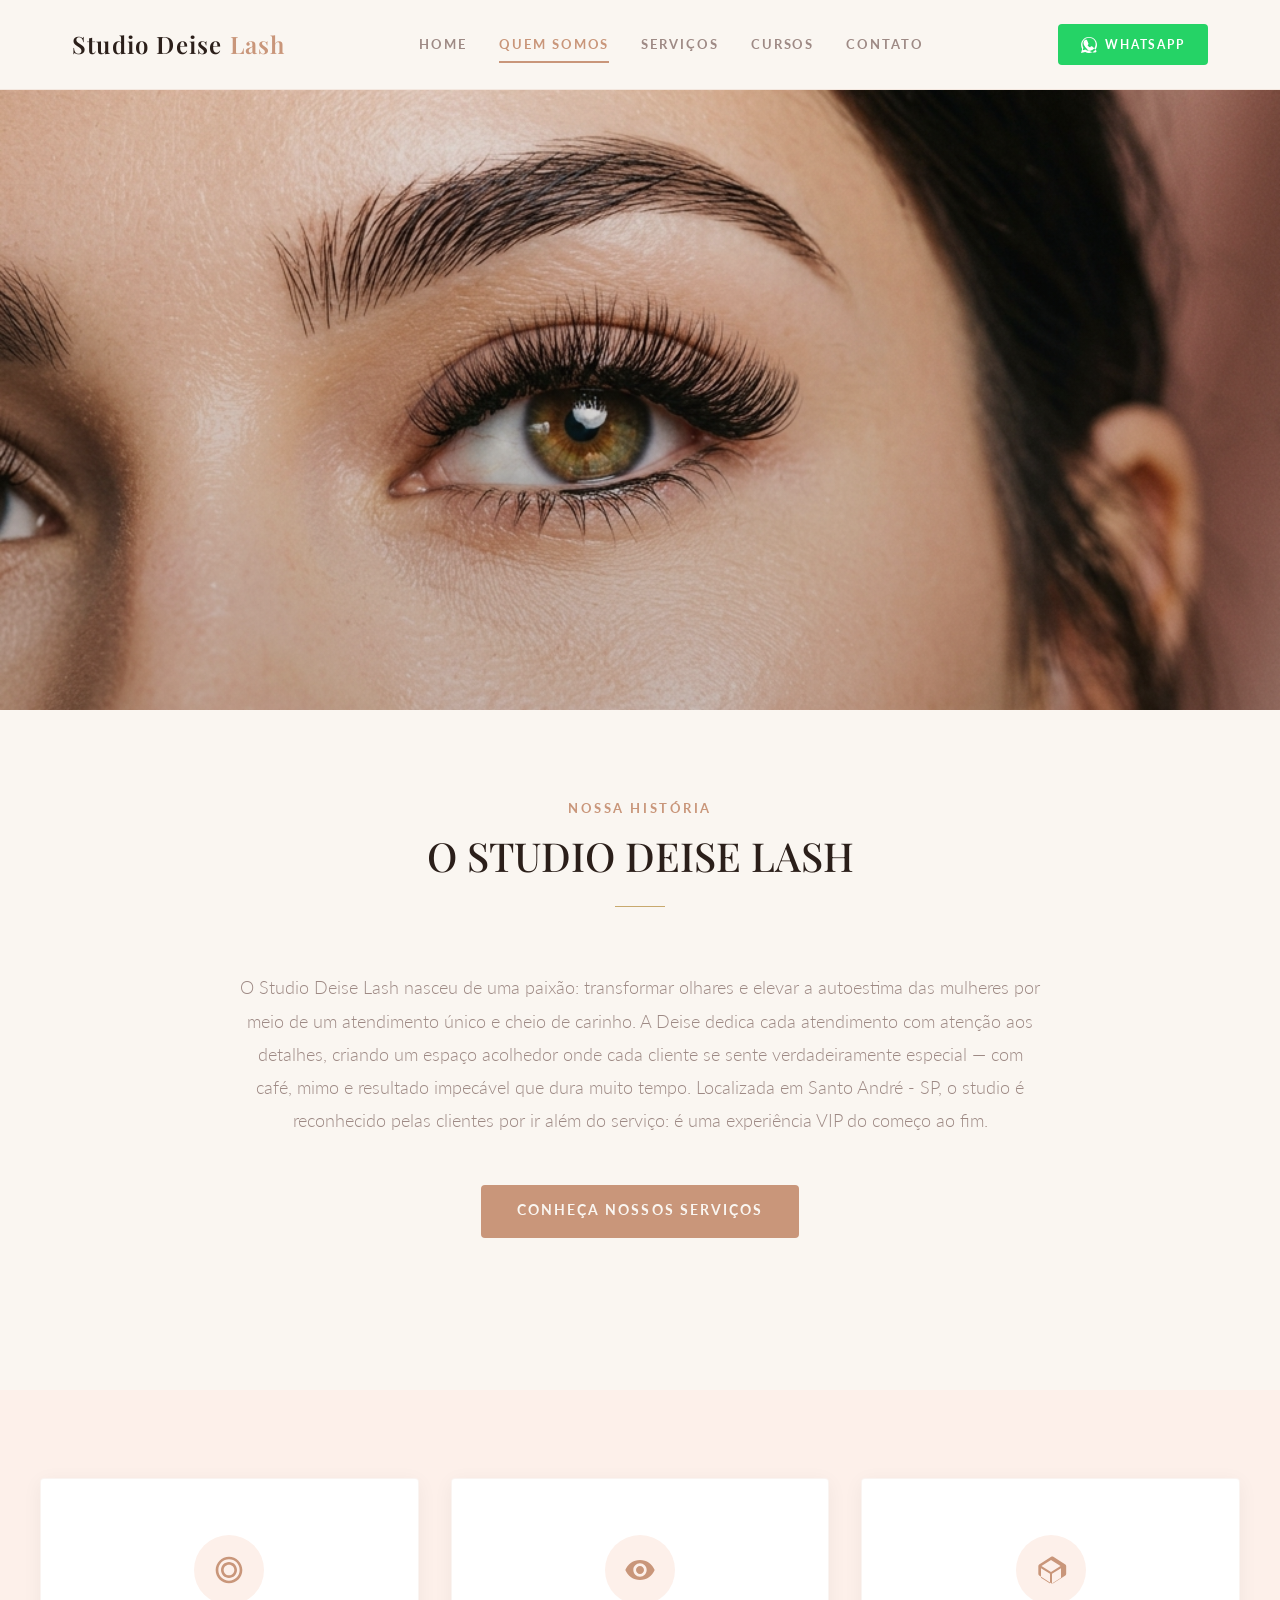
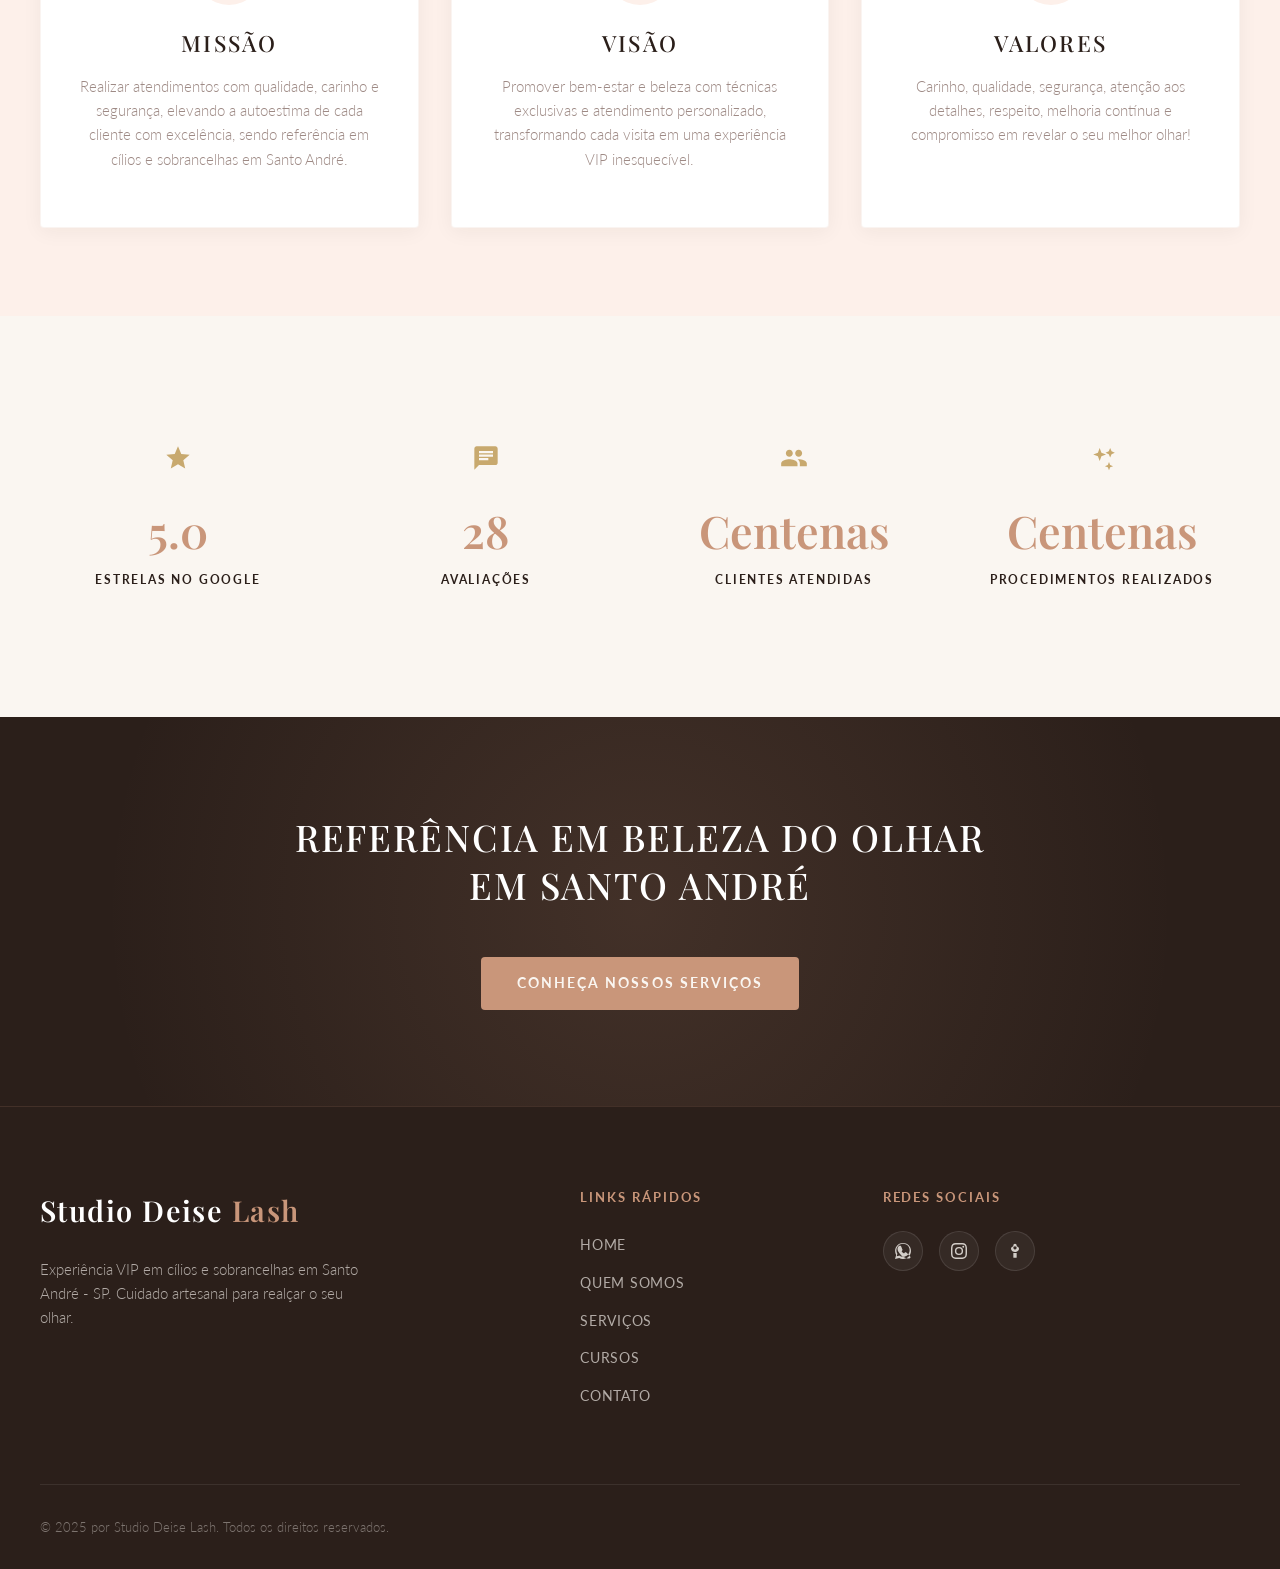
==== commit 96537062: "feat: implementa aba para cursos" ====
--- a/quemsomos.html
+++ b/quemsomos.html
@@ -26,6 +26,7 @@
         <a href="index.html">Home</a>
         <a href="quemsomos.html" class="active">Quem Somos</a>
         <a href="servicos.html">Serviços</a>
+        <a href="cursos.html">Cursos</a>
         <a href="contato.html">Contato</a>
       </nav>
 
@@ -177,6 +178,7 @@
           <li><a href="index.html">Home</a></li>
           <li><a href="quemsomos.html">Quem Somos</a></li>
           <li><a href="servicos.html">Serviços</a></li>
+          <li><a href="cursos.html">Cursos</a></li>
           <li><a href="contato.html">Contato</a></li>
         </ul>
       </div>
